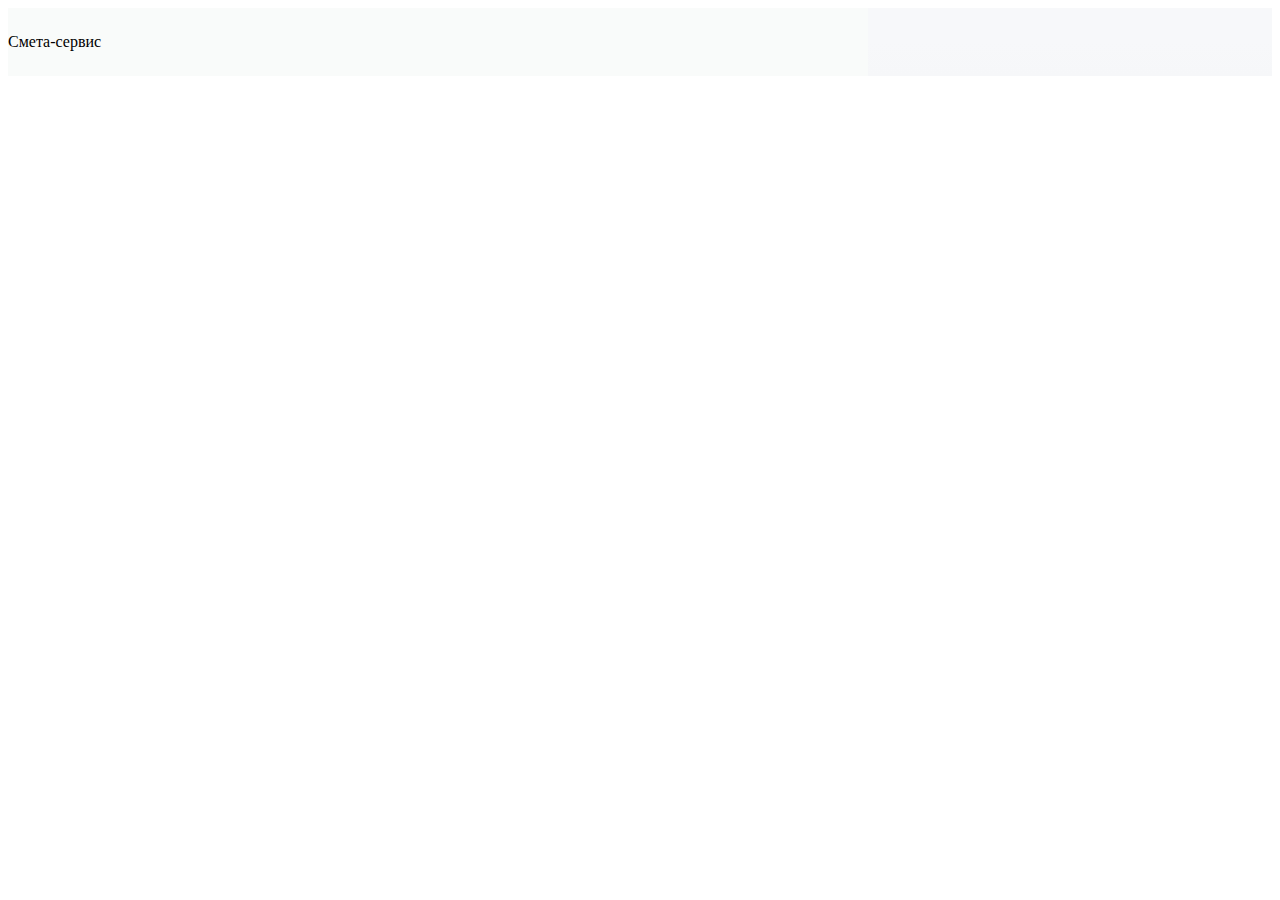
==== index.html @ 84d1e91b "Верстка блока Header" ====
<!DOCTYPE html>
<html lang="ru">
<head>
  <meta charset="UTF-8">
  <meta name="viewport" content="width=device-width, initial-scale=1.0">
  <title>Смета-сервис</title>
  <link rel="stylesheet" href="./css/lauout/header.css">
</head>
<body>
  <header class="header">  
    <div class="container">
      <nav class="header_navbar">
        <div class="header_logo--text">
          <span>Смета-сервис</span>
        </div>
      </nav>
    </div>
  </header>
</body>
</html>
---- css/lauout/header.css ----
.header {
  display: flex;
  align-items: center;
  padding: 25px 0;
  background-image: url(/smeta/assets/images/bg-header.png), linear-gradient(#f7f8fa 50%, #f6f7f9);
  background-repeat: no-repeat;
  background-position: top right;
  background-size: 32%;
  background-color: #F9FBFA;
}

.header__navbar{
  margin-bottom: 160px;
}

.header__logo--text{
  font-size: 3rem;
  font-weight: 500;
  color: rgba(34, 34, 34, 1);
  text-decoration: none;
}

.header__content {
  flex: 1;
  z-index: 10;
}

.header__title {
  font-size: 3rem;
  font-weight: 500;
  margin-bottom: 30px;
  line-height: 1.2;
  width: 60%;
}

.header__title strong {
  font-weight: 700;
}

.header__subtitle {
  font-size: 1.5rem;
  font-weight: 400;
  line-height: 1.2;
  margin-bottom: 50px;
  width: 50%;
}

.header__features {
  display: flex;
  justify-content: space-between;
  font-size: 1rem;
}
.header__features::before{
  display: block;
  content: "";
  width: 5px;
  background-color: rgba(0, 0, 0, 0.1);
}

.header__list {
  list-style-type: none;
}

.header__list-item {
  margin-bottom: 20px;
  line-height: 1.5;
  max-width: 85%;
}

.header__image{
  position: absolute;
  border: 1px solid #000;
  background-image: url('/Ykul/smeta/assets/images/bg-header.png');
  width: 1000px;
  height: 500px;
  top:0;
  right: 0;
  z-index: 1;
}
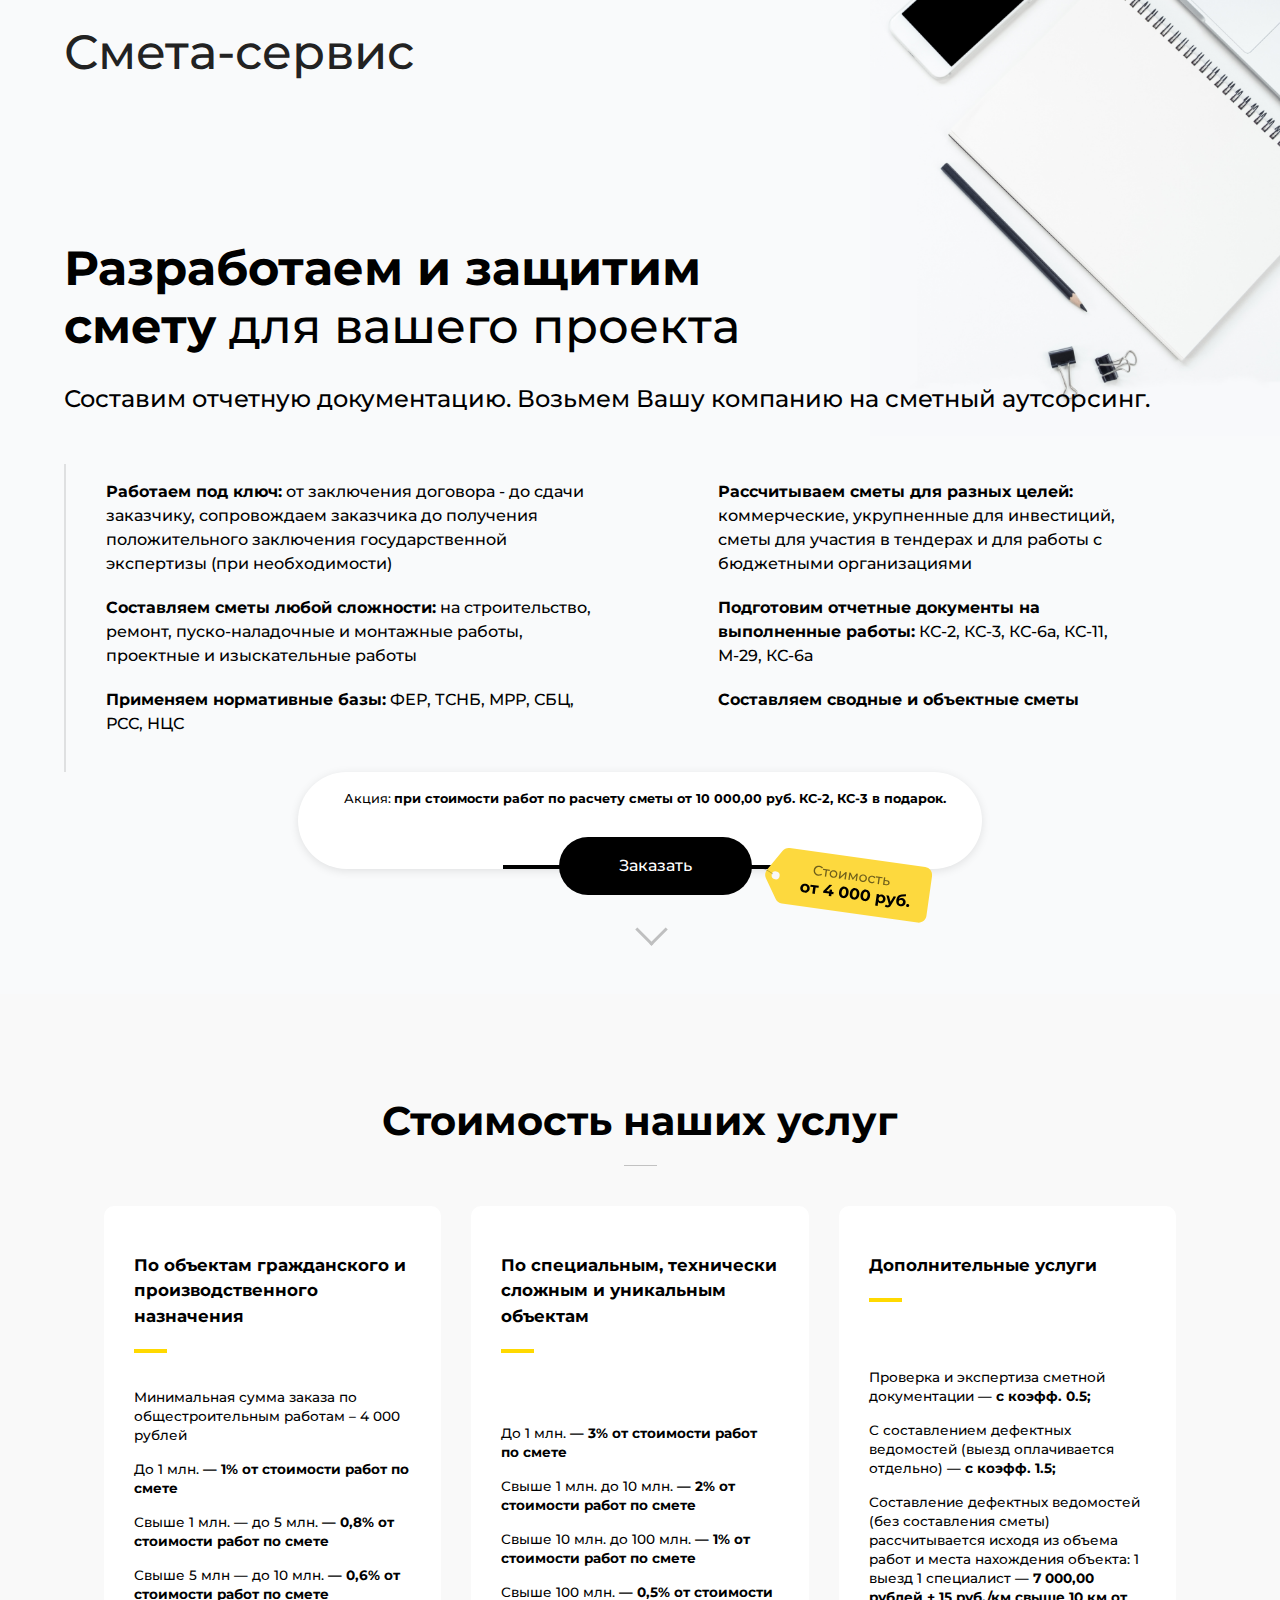
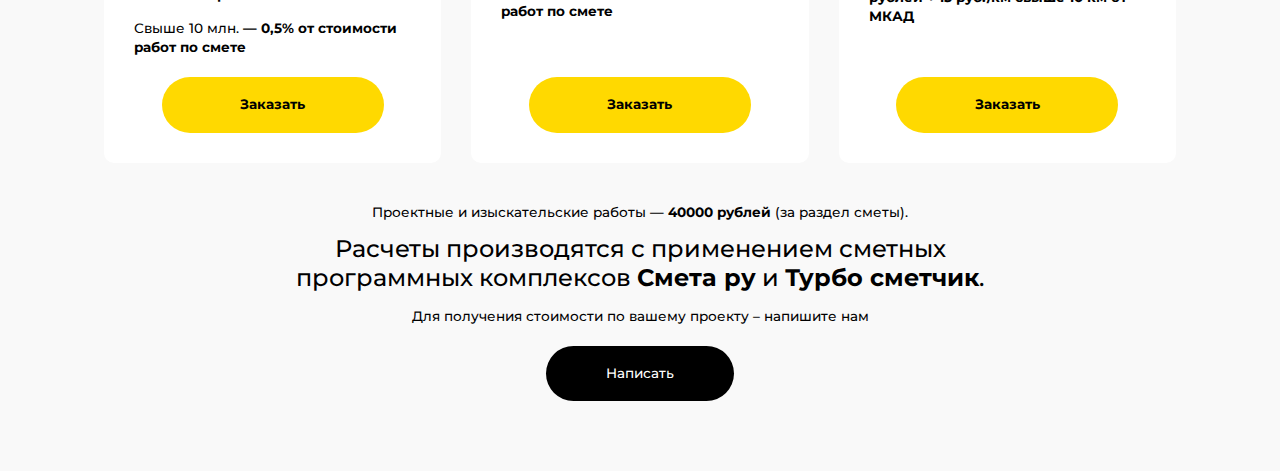
==== commit c2895854: "Поправил абсолютные ссылки" ====
--- a/index.html
+++ b/index.html
@@ -4,17 +4,105 @@
   <meta charset="UTF-8">
   <meta name="viewport" content="width=device-width, initial-scale=1.0">
   <title>Смета-сервис</title>
-  <link rel="stylesheet" href="./css/lauout/header.css">
+  <link rel="stylesheet" href="/css/main.css">
 </head>
 <body>
-  <header class="header">  
+  <header class="header">
     <div class="container">
-      <nav class="header_navbar">
-        <div class="header_logo--text">
-          <span>Смета-сервис</span>
+      <nav class="header__navbar">
+        <a href="/" class="header__logo header__logo--text">Смета-сервис</a>
+      </nav>
+      <div class="header__content">
+        <h2 class="title header__title"><strong>Разработаем и защитим смету</strong> для вашего проекта</h2>
+        <p class="subtitle header__subtitle">Составим отчетную документацию. Возьмем Вашу компанию на сметный аутсорсинг.</p>
+        <div class="header__features">
+          <ul class="header__list">
+            <li class="header__list-item">
+              <strong>Работаем под ключ:</strong> от заключения договора - до сдачи заказчику, сопровождаем заказчика до
+              получения положительного заключения государственной экспертизы (при необходимости)
+            </li>
+            <li class="header__list-item">
+              <strong>Составляем сметы любой сложности:</strong> на строительство, ремонт, пуско-наладочные и монтажные
+              работы, проектные и изыскательные работы
+            </li>
+            <li class="header__list-item">
+              <strong>Применяем нормативные базы:</strong> ФЕР, ТСНБ, МРР, СБЦ, РСС, НЦС
+            </li>
+          </ul>
+          <ul class="header__list">
+            <li class="header__list-item">
+              <strong>Рассчитываем сметы для разных целей:</strong> коммерческие, укрупненные для инвестиций, сметы для
+              участия в тендерах и для работы с бюджетными организациями
+            </li>
+            <li class="header__list-item">
+              <strong>Подготовим отчетные документы на выполненные работы:</strong> КС-2, КС-3, КС-6а, КС-11, М-29,
+              КС-6а
+            </li>
+            <li class="header__list-item">
+              <strong>Составляем сводные и объектные сметы</strong>
+            </li>
+          </ul>
         </div>
-      </nav>
+      </div>
+      <div class="promo">
+        <div class="promo__text">
+          Акция: <strong>при стоимости работ по расчету сметы от 10 000,00 руб. КС-2, КС-3 в подарок.</strong>
+        </div>
+        <div class="promo__button-container">
+          <button class="button button--black position--bottom">
+            Заказать
+          </button>
+        </div>
+        <div class="promo__price-tag">
+          <img src="/assets/images/sale.svg" alt="Акция">
+        </div>
+      </div>
+      <div class="scroll-down">
+        <div class="arrow"></div>
     </div>
   </header>
+  <section class="price">
+    <div class="container price__container">
+      <h2 class="title price__title br">Стоимость наших услуг</h2>
+      <div class="price__cards">
+        <div class="price__card">
+          <h3 class="subtitle price__card-title br--yellow">По объектам гражданского и производственного назначения</h3>
+          <ul class="price__list">
+            <li class="price__item">Минимальная сумма заказа по общестроительным работам – 4 000 рублей</li>
+            <li class="price__item">До 1 млн. <strong> — 1% от стоимости работ по смете</strong></li>
+            <li class="price__item">Свыше 1 млн. — до 5 млн. <strong> — 0,8% от стоимости работ по смете</strong></li>
+            <li class="price__item">Свыше 5 млн — до 10 млн. <strong> — 0,6% от стоимости работ по смете</strong></li>
+            <li class="price__item">Свыше 10 млн. <strong>— 0,5% от стоимости работ по смете</strong></li>
+          </ul>
+          <button class="button button--yellow price__button">Заказать</button>
+        </div>
+        <div class="price__card">
+          <h3 class="subtitle price__card-title br--yellow">По специальным, технически сложным и уникальным объектам</h3>
+          <ul class="price__list">
+            <li class="price__item">До 1 млн. <strong>— 3% от стоимости работ по смете</strong></li>
+            <li class="price__item">Свыше 1 млн. до 10 млн. <strong> — 2% от стоимости работ по смете</strong></li>
+            <li class="price__item">Свыше 10 млн. до 100 млн. <strong> — 1% от стоимости работ по смете</strong></li>
+            <li class="price__item">Свыше 100 млн. <strong> — 0,5% от стоимости работ по смете</strong></li>
+          </ul>
+          <button class="button button--yellow price__button">Заказать</button>
+        </div>
+        <div class="price__card">
+          <h3 class="subtitle price__card-title br--yellow">Дополнительные услуги</h3>
+          <ul class="price__list">
+            <li class="price__item">Проверка и экспертиза сметной документации — <b> с коэфф. 0.5;</b></li>
+            <li class="price__item">С составлением дефектных ведомостей (выезд оплачивается отдельно) — <b> с коэфф. 1.5;</b></li>
+            <li class="price__item">Составление дефектных ведомостей (без составления сметы) рассчитывается исходя из объема работ и места нахождения объекта: 1 выезд 1 специалист  — <b>7 000,00 рублей + 15 руб./км свыше 10 км от МКАД</b></li>
+          </ul>
+          <button class="button button--yellow price__button">Заказать</button>
+        </div>
+      </div>
+      <div class="price__note">
+        <p>Проектные и изыскательские работы — <b>40000 рублей</b> (за раздел сметы).</p>
+        <p class="subtitle price__note-subtitle">Расчеты производятся с применением сметных программных комплексов <b>Смета ру</b> и <b>Турбо сметчик</b>.</p>
+        <p>Для получения стоимости по вашему проекту – напишите нам</p>
+      </div>
+      <button class="button button--black price__contact-button">Написать</button>
+    </div>
+  </section>
 </body>
 </html>--- a/css/main.css
+++ b/css/main.css
@@ -0,0 +1,18 @@
+@import url(normalize.css);
+@import url(vars.css);
+@import url(fonts.css);
+@import url(ui-kit/text.css);
+@import url(ui-kit/buttons.css);
+@import url(ui-kit/br.css);
+@import url(lauout/container.css);
+@import url(lauout/header.css);
+@import url(ui-kit/promo.css);
+@import url(lauout/price.css);
+
+
+body {
+  font-family: var(--font-global), sans-serif;
+  font-size: var(--font-size-base);
+}
+
+
